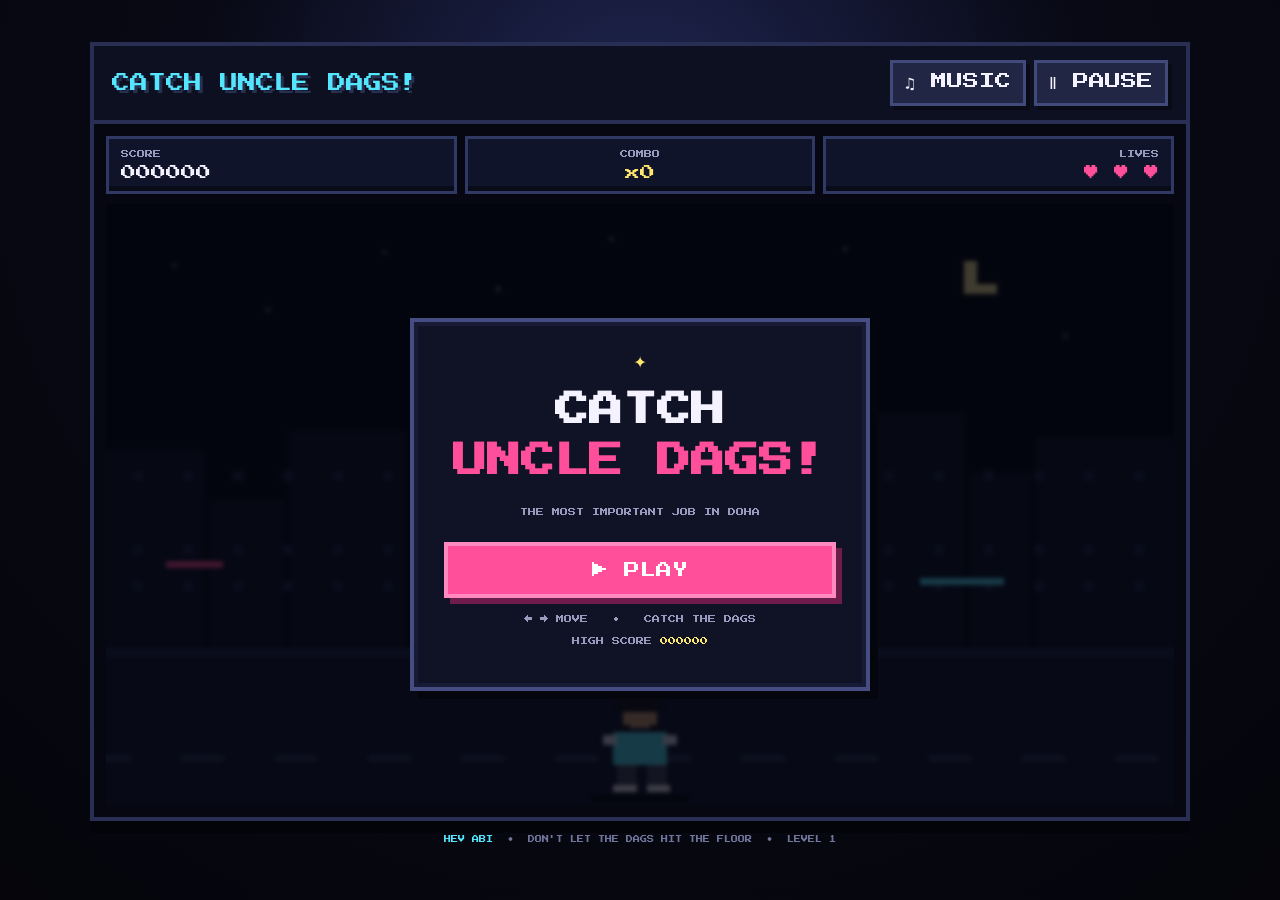
==== catching_dags_with_hev/index.html @ 4546d69f "initialize repository" ====
<!DOCTYPE html>
<html lang="en">
<head>
  <meta charset="UTF-8">
  <meta name="viewport" content="width=device-width, initial-scale=1.0">
  <title>Catch Uncle Dags!</title>
  <link rel="stylesheet" href="style.css">
</head>
<body>
  <main class="arcade-shell">
    <div class="topbar">
      <div class="brand">CATCH UNCLE DAGS!</div>
      <div class="top-controls">
        <button id="musicBtn" class="mini-btn">♫ MUSIC</button>
        <button id="pauseBtn" class="mini-btn">Ⅱ PAUSE</button>
      </div>
    </div>

    <section class="game-frame">
      <div class="hud">
        <div class="hud-box">
          <span class="label">SCORE</span>
          <span id="score">000000</span>
        </div>
        <div class="hud-box center">
          <span class="label">COMBO</span>
          <span id="combo">x0</span>
        </div>
        <div class="hud-box right">
          <span class="label">LIVES</span>
          <span id="lives">♥ ♥ ♥</span>
        </div>
      </div>

      <div class="canvas-wrap">
        <canvas id="gameCanvas" width="320" height="180"></canvas>
        <div id="toast" class="toast"></div>

        <div id="startScreen" class="overlay">
          <div class="panel title-panel">
            <div class="pixel-star">✦</div>
            <h1>CATCH<br><span>UNCLE DAGS!</span></h1>
            <p class="subtitle">THE MOST IMPORTANT JOB IN DOHA</p>
            <button id="playBtn" class="big-btn">▶ PLAY</button>
            <p class="hint">← → MOVE &nbsp; • &nbsp; CATCH THE DAGS</p>
            <p class="high-score">HIGH SCORE <span id="menuHighScore">000000</span></p>
          </div>
        </div>

        <div id="pauseScreen" class="overlay hidden">
          <div class="panel">
            <h2>PAUSED</h2>
            <button id="resumeBtn" class="big-btn">▶ RESUME</button>
            <button id="restartBtnPause" class="secondary-btn">↻ RESTART</button>
            <button id="settingsBtn" class="secondary-btn">⚙ SETTINGS</button>
          </div>
        </div>

        <div id="gameOverScreen" class="overlay hidden">
          <div class="panel">
            <p class="eyebrow">RUN COMPLETE</p>
            <h2>GAME OVER</h2>
            <p class="final-label">FINAL SCORE</p>
            <div id="finalScore" class="final-score">000000</div>
            <div id="newHigh" class="new-high hidden">★ NEW HIGH SCORE ★</div>
            <button id="restartBtn" class="big-btn">↻ PLAY AGAIN</button>
            <button id="menuBtn" class="secondary-btn">⌂ MAIN MENU</button>
          </div>
        </div>

        <div id="settingsScreen" class="overlay hidden">
          <div class="panel settings-panel">
            <h2>SETTINGS</h2>
            <label class="setting-row">
              <span>SCREEN SHAKE</span>
              <input id="shakeToggle" type="checkbox" checked>
            </label>
            <label class="setting-row">
              <span>PIXEL EFFECT</span>
              <input id="pixelToggle" type="checkbox" checked>
            </label>
            <label class="setting-row">
              <span>MUSIC</span>
              <input id="musicToggle" type="checkbox" checked>
            </label>
            <button id="settingsBackBtn" class="secondary-btn">← BACK</button>
          </div>
        </div>
      </div>
    </section>

    <div class="bottom-hint">
      <span>HEV ABI</span>
      <span>•</span>
      <span>DON'T LET THE DAGS HIT THE FLOOR</span>
      <span>•</span>
      <span id="levelText">LEVEL 1</span>
    </div>
  </main>

  <audio id="bgMusic" loop preload="auto">
    <source src="assets/music.mp3" type="audio/mpeg">
  </audio>
  <audio id="catchSound" preload="auto">
    <source src="assets/catch.wav" type="audio/wav">
  </audio>
  <audio id="missSound" preload="auto">
    <source src="assets/miss.wav" type="audio/wav">
  </audio>

  <script src="game.js"></script>
</body>
</html>
---- catching_dags_with_hev/style.css ----
@import url('https://fonts.googleapis.com/css2?family=Press+Start+2P&display=swap');

:root {
  --bg: #080914;
  --panel: #101326;
  --panel2: #171b35;
  --text: #f5f2ff;
  --muted: #989bbd;
  --accent: #ff4f9a;
  --accent2: #55e6ff;
  --yellow: #ffe66d;
  --danger: #ff5c6c;
}

* { box-sizing: border-box; }

html, body {
  margin: 0;
  min-height: 100%;
  background:
    radial-gradient(circle at 50% 15%, #202653 0%, var(--bg) 45%, #05050b 100%);
  color: var(--text);
  font-family: "Press Start 2P", monospace;
}

body {
  min-height: 100vh;
  display: grid;
  place-items: center;
  padding: 24px;
  overflow-x: hidden;
}

.arcade-shell {
  width: min(1100px, 100%);
}

.topbar {
  display: flex;
  justify-content: space-between;
  align-items: center;
  gap: 16px;
  padding: 14px 18px;
  background: #0d1021;
  border: 4px solid #292e55;
  border-bottom: 0;
  box-shadow: 0 8px 0 #03040a;
}

.brand {
  color: var(--accent2);
  font-size: clamp(10px, 2vw, 18px);
  text-shadow: 3px 3px 0 #283050;
}

.top-controls {
  display: flex;
  gap: 8px;
}

button {
  font: inherit;
  color: var(--text);
  cursor: pointer;
  border: 0;
}

.mini-btn, .secondary-btn {
  background: #202644;
  border: 3px solid #414a7b;
  padding: 10px 12px;
  box-shadow: 4px 4px 0 #080a15;
}

.mini-btn:hover, .secondary-btn:hover {
  transform: translate(-2px, -2px);
  background: #2b3158;
}

.game-frame {
  position: relative;
  background: #060710;
  border: 4px solid #292e55;
  padding: 12px;
  box-shadow: 0 12px 0 #03040a;
}

.hud {
  display: grid;
  grid-template-columns: 1fr 1fr 1fr;
  gap: 8px;
  margin-bottom: 10px;
}

.hud-box {
  min-height: 58px;
  padding: 10px 12px;
  background: #10142a;
  border: 3px solid #303864;
  display: flex;
  flex-direction: column;
  justify-content: center;
  gap: 7px;
  box-shadow: inset 0 -5px 0 #090b18;
}

.hud-box.center { text-align: center; }
.hud-box.right { text-align: right; }

.label {
  color: var(--muted);
  font-size: 8px;
}

#score, #combo, #lives {
  font-size: clamp(10px, 2vw, 15px);
}

#combo { color: var(--yellow); }
#lives { color: var(--accent); }

.canvas-wrap {
  position: relative;
  width: 100%;
  background: #05060c;
  overflow: hidden;
}

canvas {
  display: block;
  width: 100%;
  height: auto;
  aspect-ratio: 16 / 9;
  image-rendering: pixelated;
  image-rendering: crisp-edges;
  background: #080b18;
}

canvas.no-pixel {
  image-rendering: auto;
}

.overlay {
  position: absolute;
  inset: 0;
  display: grid;
  place-items: center;
  background: rgba(3, 4, 12, .76);
  backdrop-filter: blur(2px);
  z-index: 5;
}

.hidden { display: none !important; }

.panel {
  width: min(460px, 90%);
  padding: 30px;
  background: var(--panel);
  border: 4px solid #454d82;
  box-shadow:
    8px 8px 0 #05060d,
    inset 0 0 0 4px #171b36;
  text-align: center;
}

.title-panel {
  padding-top: 24px;
}

.pixel-star {
  color: var(--yellow);
  font-size: 22px;
  margin-bottom: 12px;
}

h1, h2 {
  margin: 0 0 18px;
  line-height: 1.5;
  font-size: clamp(18px, 4vw, 34px);
}

h1 span { color: var(--accent); }

h2 { color: var(--accent2); }

.subtitle, .hint, .high-score, .eyebrow, .final-label {
  color: var(--muted);
  font-size: 8px;
  line-height: 1.8;
}

.big-btn {
  display: block;
  width: 100%;
  margin: 22px 0 14px;
  padding: 16px;
  background: var(--accent);
  color: #fff;
  border: 4px solid #ff8ac0;
  box-shadow: 6px 6px 0 #701c4a;
}

.big-btn:hover {
  transform: translate(-3px, -3px);
  box-shadow: 9px 9px 0 #701c4a;
}

.high-score span {
  color: var(--yellow);
}

.final-score {
  margin: 10px 0 12px;
  color: var(--yellow);
  font-size: 24px;
}

.new-high {
  color: var(--accent);
  font-size: 9px;
  margin-bottom: 12px;
  animation: blink .65s steps(2) infinite;
}

@keyframes blink { 50% { opacity: .3; } }

.secondary-btn {
  display: block;
  width: 100%;
  margin-top: 10px;
}

.settings-panel {
  text-align: left;
}

.settings-panel h2 {
  text-align: center;
}

.setting-row {
  display: flex;
  justify-content: space-between;
  align-items: center;
  padding: 16px 0;
  border-bottom: 2px dashed #303864;
  font-size: 8px;
}

.setting-row input {
  width: 18px;
  height: 18px;
  accent-color: var(--accent);
}

.toast {
  position: absolute;
  left: 50%;
  top: 38%;
  transform: translate(-50%, -50%);
  pointer-events: none;
  z-index: 3;
  color: var(--yellow);
  font-size: clamp(12px, 3vw, 22px);
  text-shadow: 3px 3px 0 #5e4320;
  opacity: 0;
}

.toast.show {
  animation: toast-pop .7s steps(6) forwards;
}

@keyframes toast-pop {
  0% { opacity: 0; transform: translate(-50%, -20%) scale(.7); }
  25% { opacity: 1; transform: translate(-50%, -50%) scale(1.15); }
  100% { opacity: 0; transform: translate(-50%, -100%) scale(1); }
}

.bottom-hint {
  display: flex;
  justify-content: center;
  gap: 14px;
  padding: 15px 8px;
  color: #70759c;
  font-size: 7px;
  text-align: center;
  flex-wrap: wrap;
}

.bottom-hint span:first-child { color: var(--accent2); }

@media (max-width: 650px) {
  body { padding: 8px; }
  .topbar { flex-direction: column; align-items: stretch; }
  .top-controls { justify-content: stretch; }
  .mini-btn { flex: 1; }
  .hud-box { min-height: 48px; padding: 7px; }
  .label { font-size: 6px; }
  .panel { padding: 20px; }
}
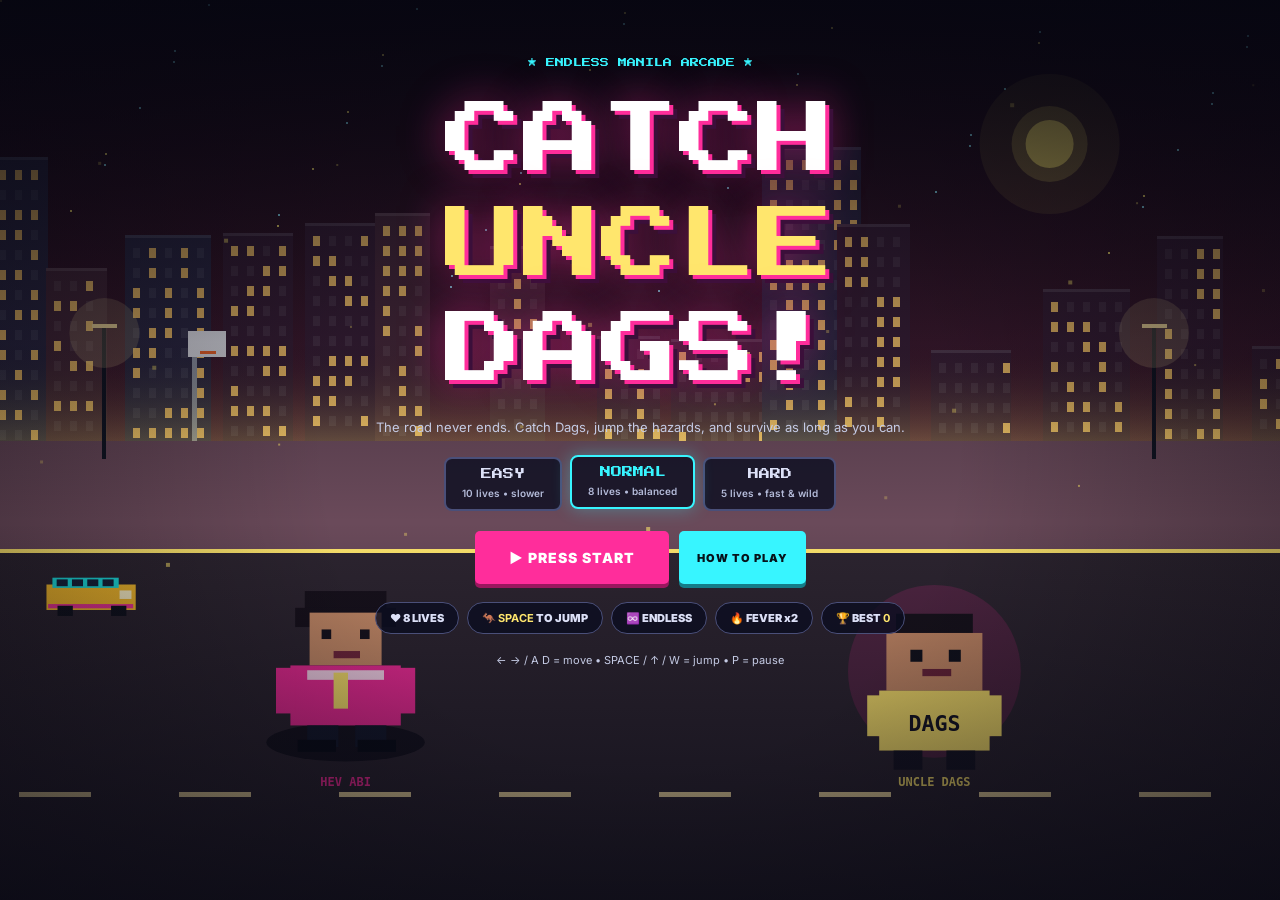
==== commit 8caf81d1: "index.html final arcade game" ====
--- a/catching_dags_with_hev/index.html
+++ b/catching_dags_with_hev/index.html
@@ -1,113 +1,574 @@
 <!DOCTYPE html>
 <html lang="en">
 <head>
-  <meta charset="UTF-8">
-  <meta name="viewport" content="width=device-width, initial-scale=1.0">
-  <title>Catch Uncle Dags!</title>
-  <link rel="stylesheet" href="style.css">
+<meta charset="UTF-8">
+<meta name="viewport" content="width=device-width,initial-scale=1,maximum-scale=1,user-scalable=no">
+<title> Catch Uncle Dags</title>
+<link href="https://fonts.googleapis.com/css2?family=Press+Start+2P&family=Inter:wght@400;600;900&display=swap" rel="stylesheet">
+<style>
+:root{--pink:#ff2d9b;--cyan:#37f5ff;--gold:#ffe66d;--dark:#080817}
+*{box-sizing:border-box}
+html,body{margin:0;width:100%;height:100%;overflow:hidden;background:var(--dark);color:#fff;font-family:Inter,Arial,sans-serif}
+button{font:inherit;cursor:pointer;touch-action:manipulation}
+#world{position:fixed;inset:0;width:100%;height:100%;display:block;image-rendering:pixelated}
+#top{position:fixed;top:0;left:0;right:0;padding:14px 20px;pointer-events:none}
+.brand{font-family:'Press Start 2P';font-size:clamp(11px,2vw,20px);color:var(--pink);text-shadow:3px 3px #5b1559,0 0 20px var(--pink)}
+.brand span{color:var(--cyan)}
+#hud{position:fixed;top:52px;left:50%;transform:translateX(-50%);display:flex;gap:8px;width:min(660px,94vw);pointer-events:none}
+.stat{flex:1;min-width:0;text-align:center;padding:9px 6px;background:#0a0d20d9;border:1px solid #4a4f79;border-bottom:3px solid var(--cyan);border-radius:7px}
+.stat small{display:block;color:#b4bbd9;font-size:9px;font-weight:900;letter-spacing:1px;margin-bottom:6px}
+.stat strong{font-family:'Press Start 2P';font-size:clamp(9px,1.7vw,14px)}
+#place{position:fixed;left:50%;top:124px;transform:translateX(-50%);background:#070918d9;border:1px solid var(--cyan);color:var(--gold);font-size:10px;letter-spacing:2px;padding:8px 14px;white-space:nowrap;font-weight:900}
+#pauseBtn{position:fixed;right:16px;top:118px;background:#0b1025e8;color:#fff;border:1px solid #fff5;border-radius:6px;padding:9px 12px;font-weight:900}
+#bottomInfo{position:fixed;bottom:14px;left:16px;right:16px;display:flex;justify-content:space-between;align-items:end;gap:12px;pointer-events:none}
+.hint{font-size:10px;color:#d4d8f0;line-height:1.8;text-shadow:1px 2px #000}
+#yt{position:fixed;right:0;bottom:0;width:200px;height:200px;border:0;opacity:.01;pointer-events:none;z-index:-1}
+#touch{position:fixed;bottom:130px;left:12px;display:none;gap:10px}
+#touchRight{position:fixed;bottom:130px;right:12px;display:none;gap:10px}
+.tb{width:62px;height:54px;background:#0a1029d9;border:1px solid #48e8f0;color:#fff;border-radius:9px;font-size:20px;font-weight:900}
+.tb.j{background:var(--pink);border-color:#fff;width:80px}
+#overlay{position:fixed;inset:0;display:flex;justify-content:center;align-items:center;padding:18px;background:#050611b0;overflow:auto}
+.hidden{display:none!important}
+.card{width:min(720px,100%);max-height:94vh;overflow:auto;background:linear-gradient(145deg,#11152df2,#090b1cf5);border:1px solid #69709c;box-shadow:0 0 0 5px #070817aa,0 0 65px #ff2d9b33;border-radius:13px;padding:clamp(20px,4vw,40px);text-align:center}
+.kicker{font-family:'Press Start 2P';font-size:9px;line-height:2.1;color:var(--cyan)}
+h1{font-family:'Press Start 2P';font-size:clamp(26px,6vw,56px);line-height:1.5;margin:14px 0;color:var(--pink);text-shadow:4px 4px #59164f,7px 7px #000}
+h2{font-family:'Press Start 2P';font-size:clamp(18px,3.5vw,28px);line-height:1.6;color:var(--gold)}
+.sub{font-size:13px;line-height:1.9;color:#c5cbe5;max-width:560px;margin:0 auto}
+.line{height:3px;margin:18px 0;background:linear-gradient(90deg,transparent,var(--pink),var(--cyan),transparent)}
+.tips{display:grid;grid-template-columns:repeat(2,1fr);gap:8px;text-align:left;margin-top:14px}
+.tip{padding:11px;background:#191e39;border:1px solid #363e68;border-radius:7px;font-size:12px;line-height:1.7;color:#cdd3ed}
+.tip b{color:var(--gold)}
+.actions{display:flex;justify-content:center;flex-wrap:wrap;gap:10px;margin-top:20px}
+.btn{border:0;border-radius:5px;padding:14px 18px;font-size:11px;font-weight:900;letter-spacing:1px;transition:.15s}
+.btn:hover{filter:brightness(1.18);transform:translateY(-2px)}
+.primary{background:var(--pink);color:#fff;box-shadow:0 4px #9a175e}
+.cyan{background:var(--cyan);color:#07121a;box-shadow:0 4px #147d88}
+.darkbtn{background:#202644;color:#fff;border:1px solid #4d587e}
+.bigscore{font-family:'Press Start 2P';font-size:clamp(26px,6vw,50px);color:var(--cyan);margin:20px}
+#toast{position:fixed;top:165px;left:50%;transform:translateX(-50%);background:#090d22ee;border:1px solid var(--pink);padding:12px 18px;border-radius:5px;font-family:'Press Start 2P';font-size:10px;white-space:nowrap;opacity:0;transition:opacity .2s;pointer-events:none}
+#toast.show{opacity:1}
+#yt.sp{opacity:1;pointer-events:auto;width:300px;height:80px;z-index:20;border-radius:8px}
+.diffs{display:flex;justify-content:center;gap:8px;margin-top:18px;flex-wrap:wrap}
+.dbtn{background:#0a0d20cc;color:#dce0f7;border:2px solid #4a4f79;border-radius:8px;padding:10px 16px;font-family:'Press Start 2P';font-size:11px;min-width:104px;transition:.15s}
+.dbtn small{display:block;font-family:Inter,Arial,sans-serif;font-size:10px;font-weight:600;margin-top:7px;color:#b4bbd9}
+.dbtn.on{border-color:var(--cyan);color:var(--cyan);box-shadow:0 0 18px #37f5ff55;transform:translateY(-2px)}
+.dbtn[data-d=hard].on{border-color:var(--pink);color:var(--pink);box-shadow:0 0 18px #ff2d9b66}
+#yt.show{opacity:1;pointer-events:auto;width:220px;height:124px;right:12px;bottom:auto;top:170px;z-index:20;border-radius:8px;box-shadow:0 0 0 3px var(--pink)}
+#mp{position:fixed;right:12px;top:298px;width:220px;background:#090b1cee;border:1px solid var(--pink);border-radius:6px;padding:8px;font-size:11px;font-weight:900;line-height:1.5;z-index:20}
+#mp a{color:var(--cyan)}
+#muteBtn{position:fixed;right:104px;top:118px;background:#0b1025e8;color:#fff;border:1px solid #fff5;border-radius:6px;padding:9px 12px;font-weight:900}
+body.menu #hud,body.menu #place,body.menu #pauseBtn,body.menu #top,body.menu #bottomInfo,body.menu #muteBtn{display:none}
+#overlay.home{align-items:flex-start;background:linear-gradient(180deg,#050611dd,#05061100 58%,#050611aa);padding-top:6vh}
+.hero{text-align:center;width:min(820px,100%)}
+.logo{font-family:'Press Start 2P';font-size:clamp(28px,7.5vw,78px);line-height:1.35;margin:16px 0 10px;color:#fff;text-shadow:4px 4px 0 var(--pink),8px 8px 0 #3b0f3a,0 0 40px #ff2d9b88;animation:bob 3s ease-in-out infinite}
+.logo em{font-style:normal;color:var(--gold)}
+@keyframes bob{50%{transform:translateY(-8px)}}
+.pulse{font-size:14px;padding:18px 34px;animation:pulse 1.2s ease-in-out infinite}
+@keyframes pulse{50%{transform:scale(1.07);box-shadow:0 0 30px #ff2d9b}}
+.chips{display:flex;justify-content:center;flex-wrap:wrap;gap:8px;margin-top:18px}
+.chip{background:#0a0d20cc;border:1px solid #4a4f79;border-radius:99px;padding:8px 14px;font-size:11px;font-weight:900;color:#dce0f7}
+.chip b{color:var(--gold)}
+@media(prefers-reduced-motion:reduce){.logo,.pulse{animation:none}}
+@media(max-width:600px),(pointer:coarse){#touch,#touchRight{display:flex}}
+@media(max-width:600px){
+ #hud{top:46px;gap:4px;width:96vw}.stat small{font-size:7px}
+ #place{top:108px;font-size:8px}#pauseBtn{top:140px;right:8px;font-size:10px;padding:7px}
+ .hint{display:none}#muteBtn{top:140px;right:72px;font-size:10px;padding:7px}#yt.show{top:190px}#mp{top:318px}.tips{grid-template-columns:1fr}.tb{width:50px;height:46px}.tb.j{width:70px}
+ #touch,#touchRight{bottom:120px}
+}
+</style>
 </head>
 <body>
-  <main class="arcade-shell">
-    <div class="topbar">
-      <div class="brand">CATCH UNCLE DAGS!</div>
-      <div class="top-controls">
-        <button id="musicBtn" class="mini-btn">♫ MUSIC</button>
-        <button id="pauseBtn" class="mini-btn">Ⅱ PAUSE</button>
-      </div>
+<canvas id="world"></canvas>
+<header id="top"><div class="brand">KC7 <span>STREET QUEST</span></div></header>
+<div id="hud">
+  <div class="stat"><small>SCORE</small><strong id="score">0000</strong></div>
+  <div class="stat"><small>COMBO</small><strong id="combo">x1</strong></div>
+  <div class="stat"><small>LIVES</small><strong id="lives">♥ ♥ ♥</strong></div>
+  <div class="stat"><small>LEVEL</small><strong id="level">01</strong></div>
+</div>
+<div id="place">📍 1990 DISTRICT</div>
+<button id="pauseBtn">Ⅱ PAUSE</button><button id="muteBtn">🔊</button>
+
+<div id="bottomInfo">
+  <div class="hint">MOVE: ← → / A D • JUMP: SPACE / ↑ / W<br>CATCH DAGS • JUMP OVER HAZARDS</div>
+  <iframe id="yt" title="KC7 soundtrack" allow="autoplay; encrypted-media" tabindex="-1" aria-hidden="true"></iframe>
+<div id="mp" class="hidden">🎵 No sound? Tap ▶ above, or <a id="mpLink" href="#" target="_blank" rel="noopener">open the song on YouTube ↗</a></div>
+</div>
+
+<div id="touch"><button class="tb" id="leftBtn">◀</button><button class="tb" id="rightBtn">▶</button></div>
+<div id="touchRight"><button class="tb j" id="jumpBtn">JUMP</button></div>
+<div id="toast"></div>
+
+<div id="overlay">
+  <section class="hero" id="home">
+    <div class="kicker">★ ENDLESS MANILA ARCADE ★</div>
+    <div class="logo">CATCH<br><em>UNCLE</em> DAGS!</div>
+    <p class="sub">The road never ends. Catch Dags, jump the hazards, and survive as long as you can.</p>
+    <div class="diffs" id="diffs">
+      <button class="dbtn" data-d="easy">EASY<small>10 lives • slower</small></button>
+      <button class="dbtn" data-d="normal">NORMAL<small>8 lives • balanced</small></button>
+      <button class="dbtn" data-d="hard">HARD<small>5 lives • fast & wild</small></button>
     </div>
-
-    <section class="game-frame">
-      <div class="hud">
-        <div class="hud-box">
-          <span class="label">SCORE</span>
-          <span id="score">000000</span>
-        </div>
-        <div class="hud-box center">
-          <span class="label">COMBO</span>
-          <span id="combo">x0</span>
-        </div>
-        <div class="hud-box right">
-          <span class="label">LIVES</span>
-          <span id="lives">♥ ♥ ♥</span>
-        </div>
-      </div>
-
-      <div class="canvas-wrap">
-        <canvas id="gameCanvas" width="320" height="180"></canvas>
-        <div id="toast" class="toast"></div>
-
-        <div id="startScreen" class="overlay">
-          <div class="panel title-panel">
-            <div class="pixel-star">✦</div>
-            <h1>CATCH<br><span>UNCLE DAGS!</span></h1>
-            <p class="subtitle">THE MOST IMPORTANT JOB IN DOHA</p>
-            <button id="playBtn" class="big-btn">▶ PLAY</button>
-            <p class="hint">← → MOVE &nbsp; • &nbsp; CATCH THE DAGS</p>
-            <p class="high-score">HIGH SCORE <span id="menuHighScore">000000</span></p>
-          </div>
-        </div>
-
-        <div id="pauseScreen" class="overlay hidden">
-          <div class="panel">
-            <h2>PAUSED</h2>
-            <button id="resumeBtn" class="big-btn">▶ RESUME</button>
-            <button id="restartBtnPause" class="secondary-btn">↻ RESTART</button>
-            <button id="settingsBtn" class="secondary-btn">⚙ SETTINGS</button>
-          </div>
-        </div>
-
-        <div id="gameOverScreen" class="overlay hidden">
-          <div class="panel">
-            <p class="eyebrow">RUN COMPLETE</p>
-            <h2>GAME OVER</h2>
-            <p class="final-label">FINAL SCORE</p>
-            <div id="finalScore" class="final-score">000000</div>
-            <div id="newHigh" class="new-high hidden">★ NEW HIGH SCORE ★</div>
-            <button id="restartBtn" class="big-btn">↻ PLAY AGAIN</button>
-            <button id="menuBtn" class="secondary-btn">⌂ MAIN MENU</button>
-          </div>
-        </div>
-
-        <div id="settingsScreen" class="overlay hidden">
-          <div class="panel settings-panel">
-            <h2>SETTINGS</h2>
-            <label class="setting-row">
-              <span>SCREEN SHAKE</span>
-              <input id="shakeToggle" type="checkbox" checked>
-            </label>
-            <label class="setting-row">
-              <span>PIXEL EFFECT</span>
-              <input id="pixelToggle" type="checkbox" checked>
-            </label>
-            <label class="setting-row">
-              <span>MUSIC</span>
-              <input id="musicToggle" type="checkbox" checked>
-            </label>
-            <button id="settingsBackBtn" class="secondary-btn">← BACK</button>
-          </div>
-        </div>
-      </div>
-    </section>
-
-    <div class="bottom-hint">
-      <span>HEV ABI</span>
-      <span>•</span>
-      <span>DON'T LET THE DAGS HIT THE FLOOR</span>
-      <span>•</span>
-      <span id="levelText">LEVEL 1</span>
+    <div class="actions"><button class="btn primary pulse" id="playBtn">▶ PRESS START</button><button class="btn cyan" id="howBtn">HOW TO PLAY</button></div>
+    <div class="chips"><span class="chip" id="chipLives">❤️ 8 LIVES</span><span class="chip">🦘 <b>SPACE</b> TO JUMP</span><span class="chip">♾️ ENDLESS</span><span class="chip">🔥 FEVER x2</span><span class="chip">🏆 BEST <b id="homeBest">0</b></span></div>
+    <p class="sub" style="font-size:11px;margin-top:16px">← → / A D = move • SPACE / ↑ / W = jump • P = pause</p>
+  </section>
+  <section class="card hidden" id="tutorial">
+    <div class="kicker">HOW TO PLAY</div><h2>STREET SURVIVAL 101</h2>
+    <div class="tips">
+      <div class="tip"><b>MOVE</b><br>← → or A / D. On phones, use the on-screen arrows.</div>
+      <div class="tip"><b>JUMP</b><br>SPACE, ↑ or W. Hop over cones and tires, or reach high Dags.</div>
+      <div class="tip"><b>CATCH</b><br>Touch every falling Dags for +10. Gold Dags are worth +50.</div>
+      <div class="tip"><b>LIVES</b><br>Missing a Dags or hitting a hazard costs a life. Lose them all and the run ends.</div>
+      <div class="tip"><b>FEVER</b><br>Catch 8 in a row for double points. A miss or a hit resets your combo.</div>
+      <div class="tip"><b>LEVELS &amp; MUSIC</b><br>Score to level up. Each level brings a new map, a new song, and +1 life.</div>
     </div>
-  </main>
-
-  <audio id="bgMusic" loop preload="auto">
-    <source src="assets/music.mp3" type="audio/mpeg">
-  </audio>
-  <audio id="catchSound" preload="auto">
-    <source src="assets/catch.wav" type="audio/wav">
-  </audio>
-  <audio id="missSound" preload="auto">
-    <source src="assets/miss.wav" type="audio/wav">
-  </audio>
-
-  <script src="game.js"></script>
+    <p class="sub" style="margin-top:12px">The run is endless. How far can you go?</p>
+    <div class="actions"><button class="btn primary" id="tutPlay">GOT IT, PLAY!</button><button class="btn darkbtn" id="tutBack">BACK</button></div>
+  </section>
+  <section class="card hidden" id="paused">
+    <div class="kicker">STREET BREAK</div><h2>GAME PAUSED</h2>
+    <div class="actions">
+      <button class="btn cyan" id="resumeBtn">▶ RESUME</button>
+      <button class="btn primary" id="restartPause">RESTART</button>
+      <button class="btn darkbtn" id="pauseHome">HOME</button>
+    </div>
+  </section>
+  <section class="card hidden" id="over">
+    <div class="kicker">ENDLESS RUN OVER</div><h2>GAME OVER</h2>
+    <div class="bigscore" id="finalScore">0000</div>
+    <p class="sub">BEST: <b id="bestScore" style="color:var(--gold)">0</b> • LEVEL: <b id="finalLevel">1</b></p>
+    <div class="actions">
+      <button class="btn primary" id="againBtn">↻ RUN IT BACK</button>
+      <button class="btn darkbtn" id="overHome">MAIN MENU</button>
+    </div>
+  </section>
+</div>
+
+<script>window.KC7_AUDIO={"1990.mp3":"[data-uri]